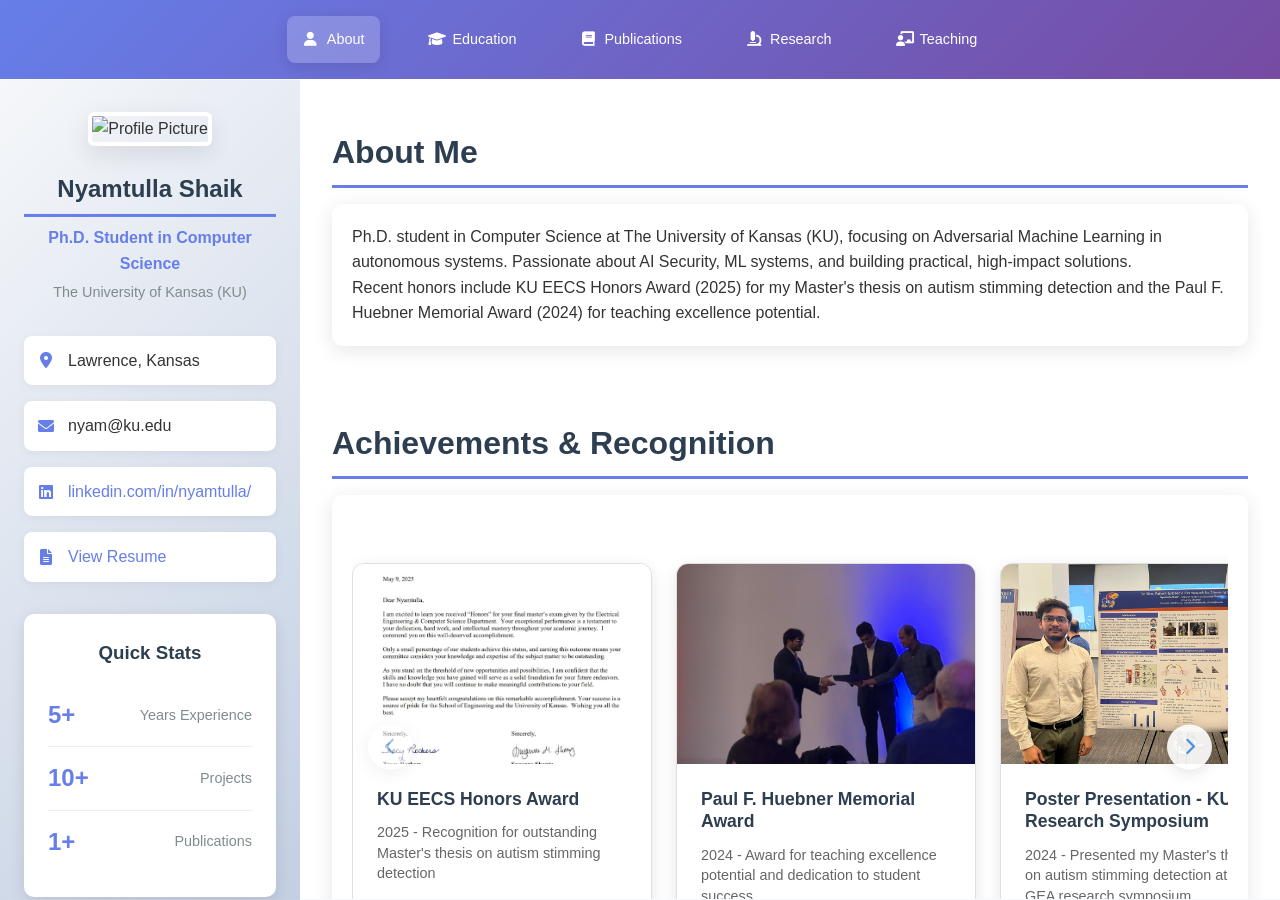
==== index.html @ df0533ef "Add ESORICS 2026 accepted paper to Publications section Adds "Benchmarking the Benchmarks: Evaluatin" ====
<!DOCTYPE html>
<html lang="en">
<head>
    <meta charset="UTF-8">
    <meta name="viewport" content="width=device-width, initial-scale=0.75, minimum-scale=0.25, maximum-scale=5.0, user-scalable=yes">
    <title>Your Name - Portfolio</title>
    <link rel="stylesheet" href="styles.css">
    <link href="https://cdnjs.cloudflare.com/ajax/libs/font-awesome/6.0.0/css/all.min.css" rel="stylesheet">
</head>
<body>
    <div class="container">
        <!-- Top Navigation Panel -->
        <nav class="top-panel">
            <ul class="nav-menu">
                <li><a href="#about" class="nav-link active" data-section="about">
                    <i class="fas fa-user"></i> About
                </a></li>
                <li><a href="#education" class="nav-link" data-section="education">
                    <i class="fas fa-graduation-cap"></i> Education
                </a></li>
                <li><a href="#publications" class="nav-link" data-section="publications">
                    <i class="fas fa-book"></i> Publications
                </a></li>
                <li><a href="#research" class="nav-link" data-section="research">
                    <i class="fas fa-microscope"></i> Research
                </a></li>
                <li><a href="#teaching" class="nav-link" data-section="teaching">
                    <i class="fas fa-chalkboard-teacher"></i> Teaching
                </a></li>
            </ul>
        </nav>

        <!-- Left Profile Panel -->
        <aside class="left-panel">
            <div class="profile-section">
                <div class="profile-image">
                    <img src="Files/Nyam_Prof_Pic.jpg" alt="Profile Picture" id="profile-img">
                </div>
                <h2>Nyamtulla Shaik</h2>
                <p class="title">Ph.D. Student in Computer Science</p>
                <p class="university">The University of Kansas (KU)</p>
            </div>

            <div class="info-section">
                <div class="info-item">
                    <i class="fas fa-map-marker-alt"></i>
                    <span>Lawrence, Kansas</span>
                </div>
                <div class="info-item">
                    <i class="fas fa-envelope"></i>
                    <span>nyam@ku.edu</span>
                </div>
                <div class="info-item">
                    <i class="fab fa-linkedin"></i>
                    <a href="https://linkedin.com/in/nyamtulla/" target="_blank">linkedin.com/in/nyamtulla/</a>
                </div>
                <div class="info-item">
                    <i class="fas fa-file-alt"></i>
                    <a href="Files/Master_Resume_Nyam.pdf" target="_blank" rel="noopener">View Resume</a>
                </div>
            </div>

            <div class="quick-stats">
                <h3>Quick Stats</h3>
                <div class="stat-item">
                    <span class="stat-number">5+</span>
                    <span class="stat-label">Years Experience</span>
                </div>
                <div class="stat-item">
                    <span class="stat-number">10+</span>
                    <span class="stat-label">Projects</span>
                </div>
                <div class="stat-item">
                    <span class="stat-number">1+</span>
                    <span class="stat-label">Publications</span>
                </div>
            </div>
        </aside>

        <!-- Center Content Panel -->
        <main class="center-panel">
            <!-- About Section (now first) -->
            <section id="about" class="content-section">
                <h2>About Me</h2>
                <div class="content-card">
                    <p>Ph.D. student in Computer Science at The University of Kansas (KU), focusing on Adversarial Machine Learning in autonomous systems. Passionate about AI Security, ML systems, and building practical, high-impact solutions.</p>
                    <p>Recent honors include KU EECS Honors Award (2025) for my Master's thesis on autism stimming detection and the Paul F. Huebner Memorial Award (2024) for teaching excellence potential.</p>
                </div>
            </section>

            <!-- Achievements Gallery Section -->
            <section id="achievements" class="content-section">
                <h2>Achievements & Recognition</h2>
                <div class="content-card">
                    <div class="gallery-container">
                        <div class="gallery-scroll">
                            <div class="gallery-item">
                                <div class="gallery-image">
                                    <img src="Files/KU_MS_Honers.jpg" alt="KU EECS Honors Award">
                                </div>
                                <div class="gallery-content">
                                    <h3>KU EECS Honors Award</h3>
                                    <p>2025 - Recognition for outstanding Master's thesis on autism stimming detection</p>
                                </div>
                            </div>
                            
                            <div class="gallery-item">
                                <div class="gallery-image">
                                    <img src="Files/GTA_Award.jpg" alt="Paul F. Huebner Memorial Award">
                                </div>
                                <div class="gallery-content">
                                    <h3>Paul F. Huebner Memorial Award</h3>
                                    <p>2024 - Award for teaching excellence potential and dedication to student success</p>
                                </div>
                            </div>
                            
                            <div class="gallery-item">
                                <div class="gallery-image">
                                    <img src="Files/Poster presentation GEA ku.jpg" alt="Poster Presentation">
                                </div>
                                <div class="gallery-content">
                                    <h3>Poster Presentation - KU GEA Research Symposium</h3>
                                    <p>2024 - Presented my Master's thesis on autism stimming detection at KU GEA research symposium</p>
                                </div>
                            </div>
                            
                            <div class="gallery-item">
                                <div class="gallery-image">
                                    <img src="Files/Thesis Defence.jpg" alt="Master's Thesis Defense">
                                </div>
                                <div class="gallery-content">
                                    <h3>Master's Thesis Defense</h3>
                                    <p>Successfully defended thesis on autism stimming detection with 93.93% accuracy</p>
                                </div>
                            </div>
                            
                            <div class="gallery-item">
                                <div class="gallery-image">
                                    <img src="Files/ACM_volunteer.JPG" alt="ACM CCS 2024 Volunteer">
                                </div>
                                <div class="gallery-content">
                                    <h3>ACM CCS 2024 Volunteer</h3>
                                    <p>Volunteered at the prestigious ACM Conference on Computer and Communications Security 2024</p>
                                </div>
                            </div>
                        </div>
                        
                        <div class="gallery-controls">
                            <button class="scroll-btn prev-btn" id="prevBtn">
                                <i class="fas fa-chevron-left"></i>
                            </button>
                            <button class="scroll-btn next-btn" id="nextBtn">
                                <i class="fas fa-chevron-right"></i>
                            </button>
                        </div>
                    </div>
                </div>
            </section>

            <!-- Education Section -->
            <section id="education" class="content-section">
                <h2>Education</h2>
                <div class="content-card">
                    <div class="education-item">
                        <h3>Doctor of Philosophy (PhD) in Computer Science</h3>
                        <p class="institution">The University of Kansas (KU), Lawrence, KS, USA • GPA: 4.0</p>
                        <p class="duration">Expected May 2027</p>
                        <p>Research Focus: Adversarial Machine Learning in Autonomous Systems</p>
                    </div>
                    <div class="education-item">
                        <h3>Master of Science (MS) in Computer Science</h3>
                        <p class="institution">The University of Kansas (KU), Lawrence, KS, USA • GPA: 3.9</p>
                        <p class="duration">May 2025</p>
                        <p>Graduated with Honors. Specialized coursework: Machine Learning, Computer Vision, Cybersecurity</p>
                    </div>
                    <div class="education-item">
                        <h3>Bachelor of Technology (BTech) in CSE</h3>
                        <p class="institution">Jawaharlal Nehru Technological University (JNTU), Kakinada, India • GPA: 3.4</p>
                        <p class="duration">Sep 2020</p>
                        <p>Focus: Software Development, Programming Languages, Operating Systems</p>
                    </div>
                </div>
            </section>

            <!-- Publications Section -->
            <section id="publications" class="content-section">
                <h2>Publications</h2>
                <div class="content-card">
                    <div class="publication-item">
                        <h3>Benchmarking the Benchmarks: Evaluating Automated Safety Benchmarks for Small Language Models</h3>
                        <p class="authors">Nyamtulla Shaik, Fengjun Li, Bo Luo</p>
                        <p class="venue">ESORICS 2026 (Accepted)</p>
                        <p>Large-scale assessment of five widely used AI safety benchmark pipelines across 26 open-source small language models, showing that ambiguous judgments dominate and that aggregate benchmark leaderboards are mathematically brittle under reasonable ambiguity treatments.</p>
                        <p><a href="Files/ESORICS_CR_2.pdf" target="_blank" rel="noopener">View Paper (PDF)</a></p>
                    </div>
                    <div class="publication-item">
                        <h3>Master’s Thesis – Action Recognition for Autism Support</h3>
                        <p class="authors">Nyamtulla Shaik</p>
                        <p class="venue">KU EECS Honors Award, 2025</p>
                        <p>Developed a custom 1D-CNN to detect harmful stimming behaviors (head banging, arm flapping) in autistic children from video, achieving 93.93% accuracy.</p>
                    </div>
                </div>
            </section>

            <!-- Research Section -->
            <section id="research" class="content-section">
                <h2>Research & Experience Highlights</h2>
                <div class="content-card">
                    <div class="research-grid">
                        <div class="research-item">
                            <h3>PhD Research – Adversarial ML & AI Security</h3>
                            <p>Researching adversarial ML/AI security vulnerabilities and machine unlearning methods for deep learning models.</p>
                        </div>
                        <div class="research-item">
                            <h3>Data Science Research Assistant (KSDS)</h3>
                            <p>Built mobile/web app for Kansas cost-of-living analytics; used OCR to extract receipt items and structure data for dashboards.</p>
                        </div>
                        <div class="research-item">
                            <h3>Graduate Teaching Assistant (KU)</h3>
                            <p>Supported Computer Vision, Software Engineering, Programming II, and Unit Operations Lab for 170+ students; improved outcomes 15–20%.</p>
                        </div>
                        <div class="research-item">
                            <h3>Data Analyst Intern, Starlight Theatre</h3>
                            <p>Kansas City, MO • Apr 2023 – Jul 2023<br>
                            Managed end-to-end data-driven projects, impacting decision-making for 5+ departments. Designed dynamic dashboards, improving access to strategic insights by 40% and reporting efficiency by 30%. Delivered tailored data solutions, reducing manual analysis workload by 25%.</p>
                        </div>
                        <div class="research-item">
                            <h3>Data Analyst, Infosys Ltd</h3>
                            <p>India • Nov 2020 – Jul 2022<br>
                            Developed 5+ interactive dashboards/reports using TIBCO Spotfire and Power BI, reducing reporting time by 35%. Automated ETL workflows with Alteryx, processing 100,000+ records and reducing prep time by 40%.</p>
                        </div>
                    </div>
                </div>
            </section>

            <!-- Teaching Experience Section -->
            <section id="teaching" class="content-section">
                <h2>Teaching Experience</h2>
                <div class="content-card">
                    <div class="teaching-grid">
                        <div class="teaching-card">
                            <h3>EECS 268: Programming II</h3>
                            <p>Reinforced core OOP concepts, debugging strategies, and data structures through hands-on lab support.</p>
                            <p><a href="/268/">Lab Activities</a></p>
                        </div>
                        <div class="teaching-card">
                            <h3>EECS 841 Computer Vision</h3>
                            <p>Guided image processing and deep learning labs, troubleshooting models and helping teams meet project milestones.</p>
                        </div>
                        <div class="teaching-card">
                            <h3>EECS 348: Software Engineering</h3>
                            <p>Supported agile projects, code reviews, and testing practices to improve deliverable quality and team collaboration.</p>
                        </div>
                        <div class="teaching-card">
                            <h3>CPE 626: Unit Operations Lab</h3>
                            <p>Assisted experimental labs, graded reports, and ensured safe, accurate execution of lab procedures.</p>
                        </div>
                    </div>
                </div>
            </section>

        </main>

    </div>

    <script src="script.js"></script>
</body>
</html>
---- styles.css ----
/* Reset and Base Styles */
* {
    margin: 0;
    padding: 0;
    box-sizing: border-box;
}

body {
    font-family: 'Segoe UI', Tahoma, Geneva, Verdana, sans-serif;
    line-height: 1.6;
    color: #333;
    background-color: #f8f9fa;
    overflow-x: auto;
    width: 100%;
    min-width: 0;
}

/* Container Layout */
.container {
    display: grid;
    grid-template-rows: auto 1fr;
    grid-template-columns: 300px 1fr;
    min-height: 100vh;
    gap: 0;
    width: 100%;
    overflow-x: auto;
}

/* Top Navigation Panel */
.top-panel {
    background: linear-gradient(135deg, #667eea 0%, #764ba2 100%);
    color: white;
    padding: 1rem 2rem;
    grid-column: 1 / -1;
    position: sticky;
    top: 0;
    z-index: 100;
}

/* Left Profile Panel */
.left-panel {
    background: linear-gradient(135deg, #f5f7fa 0%, #c3cfe2 100%);
    padding: 2rem 1.5rem;
    position: sticky;
    top: 80px;
    height: calc(100vh - 80px);
    overflow-y: auto;
}

.nav-menu {
    list-style: none;
    display: flex;
    gap: 2rem;
    justify-content: center;
    flex-wrap: wrap;
}

.nav-menu li {
    margin-bottom: 0;
}

.nav-link {
    display: flex;
    align-items: center;
    padding: 0.75rem 1rem;
    color: white;
    text-decoration: none;
    border-radius: 8px;
    transition: all 0.3s ease;
    font-weight: 500;
    font-size: 0.9rem;
}

.nav-link:hover {
    background-color: rgba(255, 255, 255, 0.1);
    transform: translateY(-2px);
}

.nav-link.active {
    background-color: rgba(255, 255, 255, 0.2);
    box-shadow: 0 4px 15px rgba(0, 0, 0, 0.1);
}

.nav-link i {
    margin-right: 0.5rem;
    width: 16px;
    text-align: center;
    font-size: 0.9rem;
}

/* Center Content Panel */
.center-panel {
    background: white;
    padding: 2rem;
    overflow-y: auto;
    height: calc(100vh - 80px);
    scroll-behavior: smooth;
}

.content-section {
    display: block;
    margin-bottom: 1.5rem;
    padding: 1rem 0;
}


@keyframes fadeIn {
    from { opacity: 0; transform: translateY(20px); }
    to { opacity: 1; transform: translateY(0); }
}

.hero {
    text-align: center;
    padding: 3rem 0;
    background: linear-gradient(135deg, #f5f7fa 0%, #c3cfe2 100%);
    border-radius: 15px;
    margin-bottom: 2rem;
    scroll-margin-top: 2rem;
}

.hero h1 {
    font-size: 3rem;
    margin-bottom: 1rem;
    color: #2c3e50;
}

.subtitle {
    font-size: 1.2rem;
    color: #7f8c8d;
    margin-bottom: 2rem;
}

/* Simple Timeline with Line */
.timeline-container {
    position: relative;
    display: flex;
    justify-content: space-between;
    align-items: flex-start;
    padding: 2rem 0;
    margin: 1rem 0;
}

.timeline-line {
    position: absolute;
    top: 50%;
    left: 0;
    right: 0;
    height: 2px;
    background: #667eea;
    transform: translateY(-50%);
    z-index: 1;
}

.timeline-item {
    position: relative;
    display: flex;
    flex-direction: column;
    align-items: center;
    z-index: 2;
    flex: 1;
    min-height: 80px;
}

.timeline-marker {
    position: absolute;
    top: 50%;
    left: 50%;
    width: 12px;
    height: 12px;
    background: #667eea;
    border-radius: 50%;
    border: 2px solid white;
    transform: translate(-50%, -50%);
    z-index: 3;
    box-shadow: 0 0 0 2px #667eea;
}

/* Year labels positioned above the line, no callout lines */
.timeline-label {
    position: absolute;
    top: 50%;
    left: 50%;
    transform: translate(-50%, -50%);
    font-size: 0.8rem;
    font-weight: 600;
    color: #667eea;
    margin-top: -1.5rem;
    white-space: nowrap;
    background: white;
    padding: 0.2rem 0.5rem;
    border-radius: 4px;
    box-shadow: 0 2px 4px rgba(0,0,0,0.1);
}

/* Content positioned at the end of callout lines, alternating up/down */
.timeline-item:nth-child(odd) .timeline-content {
    position: absolute;
    top: 50%;
    left: 50%;
    transform: translate(-50%, -50%);
    margin-top: 1.5rem;
    margin-left: 1.5rem;
    background: white;
    padding: 0.3rem 0.6rem;
    border-radius: 4px;
    box-shadow: 0 2px 4px rgba(0,0,0,0.1);
}

.timeline-item:nth-child(even) .timeline-content {
    position: absolute;
    top: 50%;
    left: 50%;
    transform: translate(-50%, -50%);
    margin-top: -1.5rem;
    margin-left: 1.5rem;
    background: white;
    padding: 0.3rem 0.6rem;
    border-radius: 4px;
    box-shadow: 0 2px 4px rgba(0,0,0,0.1);
}

.timeline-content h3 {
    font-size: 0.9rem;
    color: #2c3e50;
    margin: 0;
    text-align: center;
    font-weight: 500;
    white-space: nowrap;
}

/* Vertical callout lines extending to content labels */
.timeline-item:nth-child(odd)::after {
    content: '';
    position: absolute;
    top: 50%;
    left: 50%;
    width: 1px;
    height: 20px;
    background: #667eea;
    transform: translate(-50%, -50%);
    z-index: 2;
    margin-top: 1.5rem;
    margin-left: 0.5rem;
}

.timeline-item:nth-child(even)::after {
    content: '';
    position: absolute;
    top: 50%;
    left: 50%;
    width: 1px;
    height: 20px;
    background: #667eea;
    transform: translate(-50%, -50%);
    z-index: 2;
    margin-top: -1.5rem;
    margin-left: 0.5rem;
}

/* Responsive */
@media (max-width: 768px) {
    .timeline-container {
        flex-direction: column;
        gap: 2rem;
        padding: 2rem 0;
    }
    
    .timeline-line {
        display: none;
    }
    
    .timeline-item {
        flex-direction: row;
        align-items: center;
        gap: 1rem;
        min-height: auto;
        position: relative;
    }
    
    .timeline-marker {
        position: static;
        transform: none;
        margin-right: 1rem;
    }
    
    .timeline-label {
        position: static;
        transform: none;
        margin: 0;
        margin-right: 1rem;
    }
    
    .timeline-content {
        position: static;
        transform: none;
        margin: 0;
    }
    
    .timeline-content h3 {
        text-align: left;
        white-space: normal;
    }
}

.hero-buttons {
    display: flex;
    gap: 1rem;
    justify-content: center;
    flex-wrap: wrap;
    margin-top: 2rem;
}

.btn {
    padding: 0.75rem 2rem;
    border: none;
    border-radius: 25px;
    text-decoration: none;
    font-weight: 600;
    transition: all 0.3s ease;
    display: inline-block;
}

.btn-primary {
    background: linear-gradient(135deg, #667eea 0%, #764ba2 100%);
    color: white;
}

.btn-primary:hover {
    transform: translateY(-2px);
    box-shadow: 0 8px 25px rgba(102, 126, 234, 0.3);
}

.btn-secondary {
    background: transparent;
    color: #667eea;
    border: 2px solid #667eea;
}

.btn-secondary:hover {
    background: #667eea;
    color: white;
}

.content-card {
    background: white;
    padding: 1.25rem;
    border-radius: 10px;
    box-shadow: 0 4px 20px rgba(0, 0, 0, 0.1);
    margin-bottom: 1rem;
}

h2 {
    color: #2c3e50;
    margin-bottom: 1rem;
    font-size: 2rem;
    border-bottom: 3px solid #667eea;
    padding-bottom: 0.4rem;
    scroll-margin-top: 2rem;
}

/* Education Styles */
.education-item {
    margin-bottom: 2rem;
    padding: 1.5rem;
    background: #f8f9fa;
    border-radius: 8px;
    border-left: none;
}

.education-item h3 {
    color: #2c3e50;
    margin-bottom: 0.5rem;
}

.institution {
    font-weight: 600;
    color: #667eea;
    margin-bottom: 0.25rem;
}

.duration {
    color: #7f8c8d;
    font-style: italic;
}

/* Publications Styles */
.publication-item {
    margin-bottom: 2rem;
    padding: 1.5rem;
    background: #f8f9fa;
    border-radius: 8px;
    border-left: none;
}

.publication-item h3 {
    color: #2c3e50;
    margin-bottom: 0.5rem;
}

.authors {
    color: #667eea;
    font-weight: 600;
    margin-bottom: 0.25rem;
}

.venue {
    color: #7f8c8d;
    margin-bottom: 0.25rem;
}

.acceptance-rate {
    color: #27ae60;
    font-weight: 600;
}

/* Research Styles */
.research-grid {
    display: grid;
    grid-template-columns: repeat(auto-fit, minmax(300px, 1fr));
    gap: 1.5rem;
}

.research-item {
    padding: 1.5rem;
    background: #f8f9fa;
    border-radius: 8px;
    border-left: none;
}

.research-item h3 {
    color: #2c3e50;
    margin-bottom: 1rem;
}

/* Teaching Styles */
.teaching-overview {
    margin-bottom: 1.5rem;
}

.teaching-overview p {
    margin-bottom: 0.75rem;
    color: #555;
}

.teaching-grid {
    display: grid;
    grid-template-columns: repeat(auto-fit, minmax(220px, 1fr));
    gap: 1rem;
}

.teaching-card {
    padding: 1.25rem;
    background: #f8f9fa;
    border-radius: 8px;
    border-left: none;
    box-shadow: 0 2px 8px rgba(0, 0, 0, 0.06);
}

.teaching-card h3 {
    color: #2c3e50;
    margin-bottom: 0.6rem;
    font-size: 1.05rem;
}

.teaching-card p {
    color: #666;
    font-size: 0.95rem;
}

/* Contact Styles */
.contact-info {
    display: flex;
    flex-direction: column;
    gap: 1rem;
}

.contact-info p {
    display: flex;
    align-items: center;
    gap: 0.75rem;
    font-size: 1.1rem;
}

.contact-info i {
    color: #667eea;
    width: 20px;
}

.contact-info a {
    color: #667eea;
    text-decoration: none;
}

.contact-info a:hover {
    text-decoration: underline;
}

/* Right Personal Info Panel */
.right-panel {
    background: linear-gradient(135deg, #f5f7fa 0%, #c3cfe2 100%);
    padding: 2rem 1.5rem;
    position: sticky;
    top: 0;
    height: 100vh;
    overflow-y: auto;
}

.profile-section {
    text-align: center;
    margin-bottom: 2rem;
}

.profile-image {
    margin-bottom: 1.5rem;
}

.profile-image img {
    width: 150px;
    height: 200px;
    border-radius: 6px;
    object-fit: cover;
    border: 4px solid white;
    box-shadow: 0 8px 25px rgba(0, 0, 0, 0.1);
}

.profile-section h2 {
    color: #2c3e50;
    margin-bottom: 0.5rem;
    font-size: 1.5rem;
}

.title {
    color: #667eea;
    font-weight: 600;
    margin-bottom: 0.25rem;
}

.university {
    color: #7f8c8d;
    font-size: 0.9rem;
}

.info-section {
    margin-bottom: 2rem;
}

.info-item {
    display: flex;
    align-items: center;
    margin-bottom: 1rem;
    padding: 0.75rem;
    background: white;
    border-radius: 8px;
    box-shadow: 0 2px 10px rgba(0, 0, 0, 0.05);
}

.info-item i {
    color: #667eea;
    margin-right: 0.75rem;
    width: 20px;
    text-align: center;
}

.info-item a {
    color: #667eea;
    text-decoration: none;
}

.info-item a:hover {
    text-decoration: underline;
}

.quick-stats {
    background: white;
    padding: 1.5rem;
    border-radius: 10px;
    box-shadow: 0 4px 15px rgba(0, 0, 0, 0.1);
}

.quick-stats h3 {
    color: #2c3e50;
    margin-bottom: 1rem;
    text-align: center;
}

.stat-item {
    display: flex;
    justify-content: space-between;
    align-items: center;
    padding: 0.75rem 0;
    border-bottom: 1px solid #ecf0f1;
}

.stat-item:last-child {
    border-bottom: none;
}

.stat-number {
    font-size: 1.5rem;
    font-weight: bold;
    color: #667eea;
}

.stat-label {
    color: #7f8c8d;
    font-size: 0.9rem;
}

/* Responsive Design */
@media (max-width: 1200px) {
    .container {
        grid-template-columns: 250px 1fr;
    }
}

@media (max-width: 768px) {
    .container {
        grid-template-columns: 1fr;
        grid-template-rows: auto auto 1fr;
        min-height: 100vh;
        width: 100%;
        overflow-x: auto;
        gap: 0;
    }

    .left-panel {
        height: auto;
        position: static;
        padding: 1.5rem 1rem;
        width: 70%;
        max-width: 70%;
        background: linear-gradient(135deg, #f5f7fa 0%, #c3cfe2 100%);
        border-radius: 12px;
        margin: 0 auto;
    }

    /* Enhanced mobile navigation */
    .top-panel {
        padding: 0.75rem 1rem;
        position: sticky;
        top: 0;
        z-index: 1000;
        backdrop-filter: blur(10px);
        background: rgba(102, 126, 234, 0.95);
    }

    .nav-menu {
        flex-direction: row;
        flex-wrap: nowrap;
        overflow-x: auto;
        gap: 0.5rem;
        justify-content: flex-start;
        -webkit-overflow-scrolling: touch;
        padding: 0.5rem 1rem;
        margin: 0 -1rem;
    }
    
    .nav-menu::-webkit-scrollbar {
        display: none;
    }
    
    .nav-menu {
        -ms-overflow-style: none;
        scrollbar-width: none;
    }

    .nav-menu li { 
        flex: 0 0 auto; 
        min-width: fit-content;
    }

    .nav-link {
        padding: 0.75rem 1rem;
        font-size: 0.85rem;
        white-space: nowrap;
        border-radius: 25px;
        background: rgba(255, 255, 255, 0.1);
        transition: all 0.3s ease;
        min-height: 44px;
        display: flex;
        align-items: center;
        justify-content: center;
        text-decoration: none;
        color: white;
        font-weight: 500;
    }

    .nav-link:hover,
    .nav-link.active {
        background: rgba(255, 255, 255, 0.2);
        transform: translateY(-2px);
        box-shadow: 0 4px 12px rgba(0, 0, 0, 0.15);
    }

    .nav-link i {
        margin-right: 0.5rem;
        font-size: 0.9rem;
    }


    .center-panel {
        height: auto;
        padding: 1rem 0.75rem;
        width: 100%;
        overflow-x: auto;
    }

    /* Mobile profile section improvements */
    .profile-section {
        text-align: center;
        padding: 1rem 0;
    }

    .profile-image {
        width: 120px;
        height: 120px;
        margin: 0 auto 1rem;
        border-radius: 12px;
        overflow: hidden;
        box-shadow: 0 8px 25px rgba(0, 0, 0, 0.15);
    }

    .profile-image img {
        width: 100%;
        height: 100%;
        object-fit: cover;
    }

    .profile-section h2 {
        font-size: 1.5rem;
        margin-bottom: 0.5rem;
        color: #2c3e50;
    }

    .profile-section .title {
        font-size: 1rem;
        color: #666;
        margin-bottom: 0.25rem;
    }

    .profile-section .university {
        font-size: 0.9rem;
        color: #888;
    }

    /* Mobile info section */
    .info-section {
        margin: 1.5rem 0;
    }

    .info-item {
        padding: 0.75rem 0;
        border-bottom: 1px solid rgba(0, 0, 0, 0.1);
        display: flex;
        align-items: center;
        gap: 0.75rem;
    }

    .info-item:last-child {
        border-bottom: none;
    }

    .info-item i {
        width: 20px;
        color: #666;
        font-size: 1rem;
    }

    .info-item span,
    .info-item a {
        font-size: 0.9rem;
        color: #555;
        text-decoration: none;
    }

    .info-item a:hover {
        color: #333;
    }

    /* Mobile quick stats */
    .quick-stats {
        margin-top: 1.5rem;
        padding: 1rem;
        background: rgba(255, 255, 255, 0.5);
        border-radius: 12px;
    }

    .quick-stats h3 {
        font-size: 1.1rem;
        margin-bottom: 1rem;
        text-align: left;
        color: #2c3e50;
    }

    .stat-item {
        display: flex;
        align-items: center;
        gap: 0.25rem;
        padding: 0.5rem 0;
        border-bottom: 1px solid rgba(0, 0, 0, 0.1);
    }

    .stat-item:last-child {
        border-bottom: none;
    }

    .stat-number {
        font-size: 1.2rem;
        font-weight: bold;
        color: #333;
        margin-right: 0;
    }

    .stat-label {
        font-size: 0.9rem;
        color: #666;
        margin-left: 0;
    }

    .hero h1 {
        font-size: 2rem;
    }

    .hero-buttons {
        flex-direction: column;
        align-items: center;
    }

    .research-grid {
        grid-template-columns: 1fr;
    }
}

@media (max-width: 480px) {
    .nav-menu { flex-direction: row; }

    .hero {
        padding: 2rem 1rem;
    }
    
    /* Enhanced mobile content cards */
    .content-card {
        padding: 1.25rem;
        margin: 0.75rem 0;
        border-radius: 16px;
        box-shadow: 0 4px 20px rgba(0, 0, 0, 0.08);
        background: white;
        border: 1px solid rgba(0, 0, 0, 0.05);
    }
    
    .content-section h2 {
        font-size: 1.5rem;
        margin-bottom: 1rem;
        color: #2c3e50;
        text-align: center;
    }
    
    .content-section p {
        font-size: 0.95rem;
        line-height: 1.6;
        color: #555;
        margin-bottom: 1rem;
    }
    
    /* Mobile research items */
    .research-item {
        padding: 1rem;
        margin: 0.75rem 0;
        background: #f8f9fa;
        border-radius: 12px;
        border-left: none;
    }
    
    .research-item h3 {
        font-size: 1.1rem;
        margin-bottom: 0.5rem;
        color: #2c3e50;
    }
    
    .research-item p {
        font-size: 0.9rem;
        line-height: 1.5;
        color: #666;
    }
    
    /* Mobile education items */
    .education-item {
        padding: 1rem;
        margin: 0.75rem 0;
        background: #f8f9fa;
        border-radius: 12px;
        border-left: none;
    }
    
    .education-item h3 {
        font-size: 1.1rem;
        margin-bottom: 0.5rem;
        color: #2c3e50;
    }
    
    .education-item .institution {
        font-size: 0.9rem;
        color: #666;
        font-weight: 500;
        margin-bottom: 0.25rem;
    }
    
    .education-item .duration {
        font-size: 0.85rem;
        color: #666;
        margin-bottom: 0.5rem;
    }
    
    .education-item p {
        font-size: 0.9rem;
        line-height: 1.5;
        color: #555;
    }
    
    /* Mobile publication items */
    .publication-item {
        padding: 1rem;
        margin: 0.75rem 0;
        background: #f8f9fa;
        border-radius: 12px;
        border-left: none;
    }
    
    .publication-item h3 {
        font-size: 1.1rem;
        margin-bottom: 0.5rem;
        color: #2c3e50;
    }
    
    .publication-item .authors {
        font-size: 0.9rem;
        color: #666;
        font-weight: 500;
        margin-bottom: 0.25rem;
    }
    
    .publication-item .venue {
        font-size: 0.85rem;
        color: #666;
        margin-bottom: 0.5rem;
    }
    
    .publication-item p {
        font-size: 0.9rem;
        line-height: 1.5;
        color: #555;
    }
    
    /* Prevent any element from causing horizontal scroll */
    * {
        box-sizing: border-box;
    }
    
    .container {
        width: 100%;
        overflow-x: auto;
    }
    
    .center-panel {
        width: 100%;
        padding: 0.5rem;
        overflow-x: auto;
    }
    
    .content-card {
        width: 100%;
        max-width: 100%;
        word-wrap: break-word;
        overflow-wrap: break-word;
    }
}

/* Gallery Styles */
.gallery-container {
    position: relative;
    width: 100%;
    overflow: hidden;
    margin: 2rem 0;
}

.gallery-scroll {
    display: flex;
    gap: 1.5rem;
    overflow-x: auto;
    scroll-behavior: smooth;
    padding: 1rem 0;
    scrollbar-width: thin;
    scrollbar-color: #4a90e2 #f0f0f0;
}

.gallery-scroll::-webkit-scrollbar {
    height: 8px;
}

.gallery-scroll::-webkit-scrollbar-track {
    background: #f0f0f0;
    border-radius: 4px;
}

.gallery-scroll::-webkit-scrollbar-thumb {
    background: #4a90e2;
    border-radius: 4px;
}

.gallery-scroll::-webkit-scrollbar-thumb:hover {
    background: #357abd;
}

.gallery-item {
    flex: 0 0 300px;
    background: white;
    border-radius: 12px;
    box-shadow: 0 4px 15px rgba(0, 0, 0, 0.1);
    overflow: hidden;
    transition: transform 0.3s ease, box-shadow 0.3s ease;
    border: 1px solid #e0e0e0;
}

.gallery-item:hover {
    transform: translateY(-5px);
    box-shadow: 0 8px 25px rgba(0, 0, 0, 0.15);
}

.gallery-image {
    width: 100%;
    height: 200px;
    overflow: hidden;
    position: relative;
}

.gallery-image img {
    width: 100%;
    height: 100%;
    object-fit: cover;
    transition: transform 0.3s ease;
}

.gallery-item:hover .gallery-image img {
    transform: scale(1.05);
}

.gallery-content {
    padding: 1.5rem;
}

.gallery-content h3 {
    margin: 0 0 0.75rem 0;
    font-size: 1.1rem;
    font-weight: 600;
    color: #2c3e50;
    line-height: 1.3;
}

.gallery-content p {
    margin: 0;
    font-size: 0.9rem;
    color: #666;
    line-height: 1.4;
}

.gallery-controls {
    position: absolute;
    top: 50%;
    transform: translateY(-50%);
    width: 100%;
    display: flex;
    justify-content: space-between;
    pointer-events: none;
    z-index: 10;
}

.scroll-btn {
    background: rgba(255, 255, 255, 0.9);
    border: none;
    border-radius: 50%;
    width: 45px;
    height: 45px;
    display: flex;
    align-items: center;
    justify-content: center;
    cursor: pointer;
    transition: all 0.3s ease;
    box-shadow: 0 4px 15px rgba(0, 0, 0, 0.1);
    pointer-events: all;
    color: #4a90e2;
    font-size: 1.1rem;
}

.scroll-btn:hover {
    background: #4a90e2;
    color: white;
    transform: scale(1.1);
}

.scroll-btn:active {
    transform: scale(0.95);
}

.prev-btn {
    margin-left: 1rem;
}

.next-btn {
    margin-right: 1rem;
}

/* Enhanced mobile gallery */
@media (max-width: 768px) {
    .gallery-controls {
        display: none;
    }
    
    .gallery-item {
        flex: 0 0 280px;
        margin: 0 0.5rem;
    }
    
    .gallery-scroll {
        gap: 1rem;
        padding: 1rem 0.5rem;
        -webkit-overflow-scrolling: touch;
        scroll-snap-type: x mandatory;
    }
    
    .gallery-item {
        scroll-snap-align: start;
    }
    
    .gallery-image {
        height: 180px;
    }
    
    .gallery-content {
        padding: 1.25rem;
    }
    
    .gallery-content h3 {
        font-size: 1.1rem;
        margin-bottom: 0.75rem;
    }
    
    .gallery-content p {
        font-size: 0.9rem;
        line-height: 1.4;
    }
}

@media (max-width: 480px) {
    .gallery-item {
        flex: 0 0 260px;
        margin: 0 0.25rem;
    }
    
    .gallery-scroll {
        gap: 0.75rem;
        padding: 0.75rem 0.25rem;
    }
    
    .gallery-image {
        height: 160px;
    }
    
    .gallery-content {
        padding: 1rem;
    }
    
    .gallery-content h3 {
        font-size: 1rem;
        margin-bottom: 0.5rem;
    }
    
    .gallery-content p {
        font-size: 0.85rem;
        line-height: 1.3;
    }
    
    /* Enhanced touch scrolling for mobile */
    .gallery-scroll {
        scroll-behavior: smooth;
        -webkit-overflow-scrolling: touch;
        scroll-snap-type: x mandatory;
    }
    
    .gallery-item {
        scroll-snap-align: center;
        transition: transform 0.2s ease;
    }
    
    .gallery-item:active {
        transform: scale(0.98);
    }
}
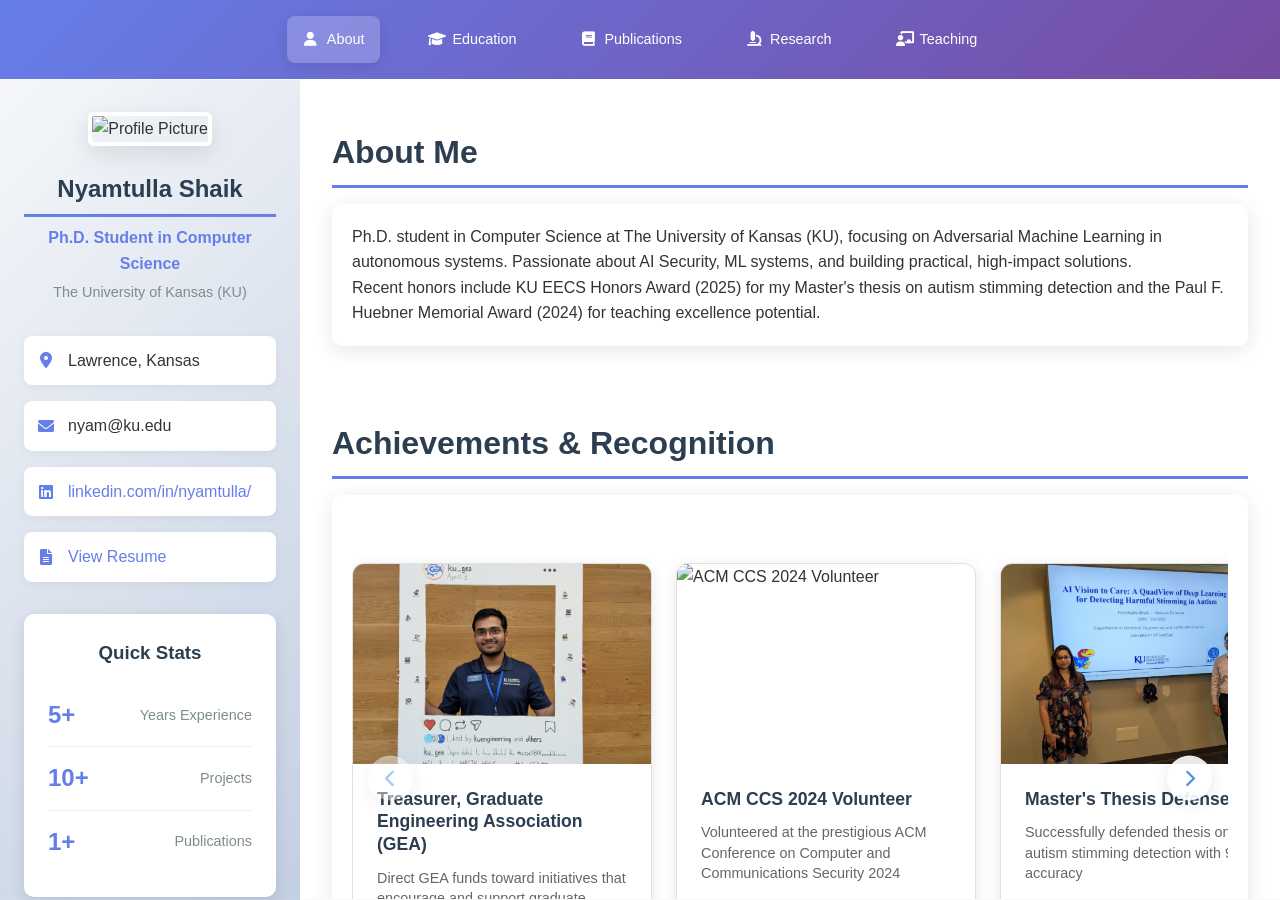
==== commit e630ee1f: "Add GEA achievement card and reorder achievements carousel Adds a Treasurer, Graduate Engineering As" ====
--- a/index.html
+++ b/index.html
@@ -96,51 +96,62 @@
                         <div class="gallery-scroll">
                             <div class="gallery-item">
                                 <div class="gallery-image">
+                                    <img src="Files/GEA2.jpg" alt="Graduate Engineering Association (GEA)">
+                                </div>
+                                <div class="gallery-content">
+                                    <h3>Treasurer, Graduate Engineering Association (GEA)</h3>
+                                    <p>Direct GEA funds toward initiatives that encourage and support graduate student involvement within the KU School of Engineering.</p>
+                                    <p><a href="https://engr.ku.edu/people/nyamtulla-shaik" target="_blank" rel="noopener">View KU Profile</a></p>
+                                </div>
+                            </div>
+
+                            <div class="gallery-item">
+                                <div class="gallery-image">
+                                    <img src="Files/ACM_volunteer.JPG" alt="ACM CCS 2024 Volunteer">
+                                </div>
+                                <div class="gallery-content">
+                                    <h3>ACM CCS 2024 Volunteer</h3>
+                                    <p>Volunteered at the prestigious ACM Conference on Computer and Communications Security 2024</p>
+                                </div>
+                            </div>
+
+                            <div class="gallery-item">
+                                <div class="gallery-image">
+                                    <img src="Files/Thesis Defence.jpg" alt="Master's Thesis Defense">
+                                </div>
+                                <div class="gallery-content">
+                                    <h3>Master's Thesis Defense</h3>
+                                    <p>Successfully defended thesis on autism stimming detection with 93.93% accuracy</p>
+                                </div>
+                            </div>
+
+                            <div class="gallery-item">
+                                <div class="gallery-image">
+                                    <img src="Files/Poster presentation GEA ku.jpg" alt="Poster Presentation">
+                                </div>
+                                <div class="gallery-content">
+                                    <h3>Poster Presentation - KU GEA Research Symposium</h3>
+                                    <p>2024 - Presented my Master's thesis on autism stimming detection at KU GEA research symposium</p>
+                                </div>
+                            </div>
+
+                            <div class="gallery-item">
+                                <div class="gallery-image">
+                                    <img src="Files/GTA_Award.jpg" alt="Paul F. Huebner Memorial Award">
+                                </div>
+                                <div class="gallery-content">
+                                    <h3>Paul F. Huebner Memorial Award</h3>
+                                    <p>2024 - Award for teaching excellence potential and dedication to student success</p>
+                                </div>
+                            </div>
+
+                            <div class="gallery-item">
+                                <div class="gallery-image">
                                     <img src="Files/KU_MS_Honers.jpg" alt="KU EECS Honors Award">
                                 </div>
                                 <div class="gallery-content">
                                     <h3>KU EECS Honors Award</h3>
                                     <p>2025 - Recognition for outstanding Master's thesis on autism stimming detection</p>
-                                </div>
-                            </div>
-                            
-                            <div class="gallery-item">
-                                <div class="gallery-image">
-                                    <img src="Files/GTA_Award.jpg" alt="Paul F. Huebner Memorial Award">
-                                </div>
-                                <div class="gallery-content">
-                                    <h3>Paul F. Huebner Memorial Award</h3>
-                                    <p>2024 - Award for teaching excellence potential and dedication to student success</p>
-                                </div>
-                            </div>
-                            
-                            <div class="gallery-item">
-                                <div class="gallery-image">
-                                    <img src="Files/Poster presentation GEA ku.jpg" alt="Poster Presentation">
-                                </div>
-                                <div class="gallery-content">
-                                    <h3>Poster Presentation - KU GEA Research Symposium</h3>
-                                    <p>2024 - Presented my Master's thesis on autism stimming detection at KU GEA research symposium</p>
-                                </div>
-                            </div>
-                            
-                            <div class="gallery-item">
-                                <div class="gallery-image">
-                                    <img src="Files/Thesis Defence.jpg" alt="Master's Thesis Defense">
-                                </div>
-                                <div class="gallery-content">
-                                    <h3>Master's Thesis Defense</h3>
-                                    <p>Successfully defended thesis on autism stimming detection with 93.93% accuracy</p>
-                                </div>
-                            </div>
-                            
-                            <div class="gallery-item">
-                                <div class="gallery-image">
-                                    <img src="Files/ACM_volunteer.JPG" alt="ACM CCS 2024 Volunteer">
-                                </div>
-                                <div class="gallery-content">
-                                    <h3>ACM CCS 2024 Volunteer</h3>
-                                    <p>Volunteered at the prestigious ACM Conference on Computer and Communications Security 2024</p>
                                 </div>
                             </div>
                         </div>
@@ -198,6 +209,11 @@
                         <p class="authors">Nyamtulla Shaik</p>
                         <p class="venue">KU EECS Honors Award, 2025</p>
                         <p>Developed a custom 1D-CNN to detect harmful stimming behaviors (head banging, arm flapping) in autistic children from video, achieving 93.93% accuracy.</p>
+                        <p>
+                            <a href="Files/Ms_Theis_Stimming_classification_v2_unsigned.pdf" target="_blank" rel="noopener">View Thesis (PDF)</a>
+                            &nbsp;|&nbsp;
+                            <a href="Files/MS_Theisi_Stim_PPT.pdf" target="_blank" rel="noopener">View Presentation (PDF)</a>
+                        </p>
                     </div>
                 </div>
             </section>
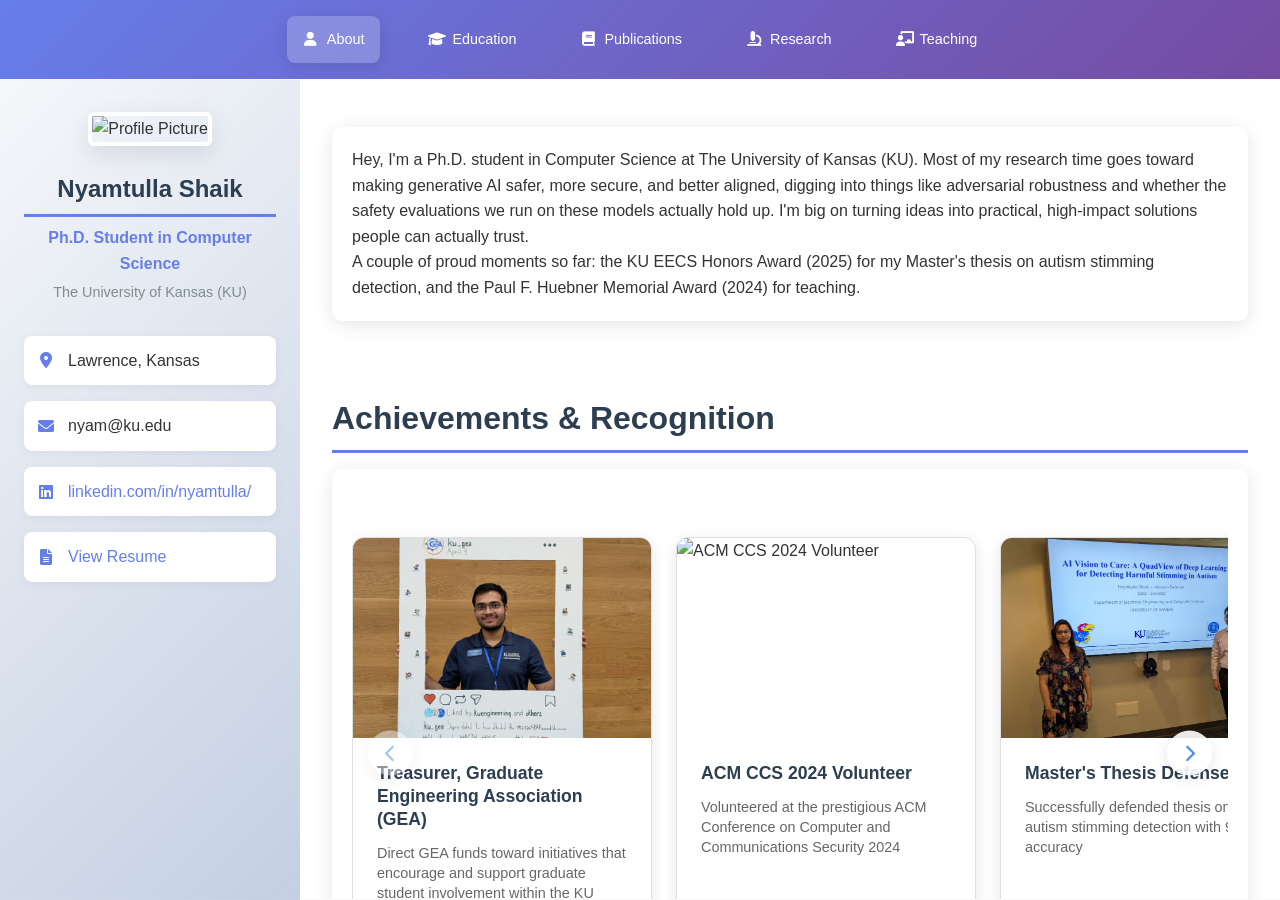
==== commit b957640b: "Simplify About section and rewrite intro paragraph Removes the Quick Stats panel and the "About Me" " ====
--- a/index.html
+++ b/index.html
@@ -59,32 +59,15 @@
                     <a href="Files/Master_Resume_Nyam.pdf" target="_blank" rel="noopener">View Resume</a>
                 </div>
             </div>
-
-            <div class="quick-stats">
-                <h3>Quick Stats</h3>
-                <div class="stat-item">
-                    <span class="stat-number">5+</span>
-                    <span class="stat-label">Years Experience</span>
-                </div>
-                <div class="stat-item">
-                    <span class="stat-number">10+</span>
-                    <span class="stat-label">Projects</span>
-                </div>
-                <div class="stat-item">
-                    <span class="stat-number">1+</span>
-                    <span class="stat-label">Publications</span>
-                </div>
-            </div>
         </aside>
 
         <!-- Center Content Panel -->
         <main class="center-panel">
             <!-- About Section (now first) -->
             <section id="about" class="content-section">
-                <h2>About Me</h2>
-                <div class="content-card">
-                    <p>Ph.D. student in Computer Science at The University of Kansas (KU), focusing on Adversarial Machine Learning in autonomous systems. Passionate about AI Security, ML systems, and building practical, high-impact solutions.</p>
-                    <p>Recent honors include KU EECS Honors Award (2025) for my Master's thesis on autism stimming detection and the Paul F. Huebner Memorial Award (2024) for teaching excellence potential.</p>
+                <div class="content-card">
+                    <p>Hey, I'm a Ph.D. student in Computer Science at The University of Kansas (KU). Most of my research time goes toward making generative AI safer, more secure, and better aligned, digging into things like adversarial robustness and whether the safety evaluations we run on these models actually hold up. I'm big on turning ideas into practical, high-impact solutions people can actually trust.</p>
+                    <p>A couple of proud moments so far: the KU EECS Honors Award (2025) for my Master's thesis on autism stimming detection, and the Paul F. Huebner Memorial Award (2024) for teaching.</p>
                 </div>
             </section>
 
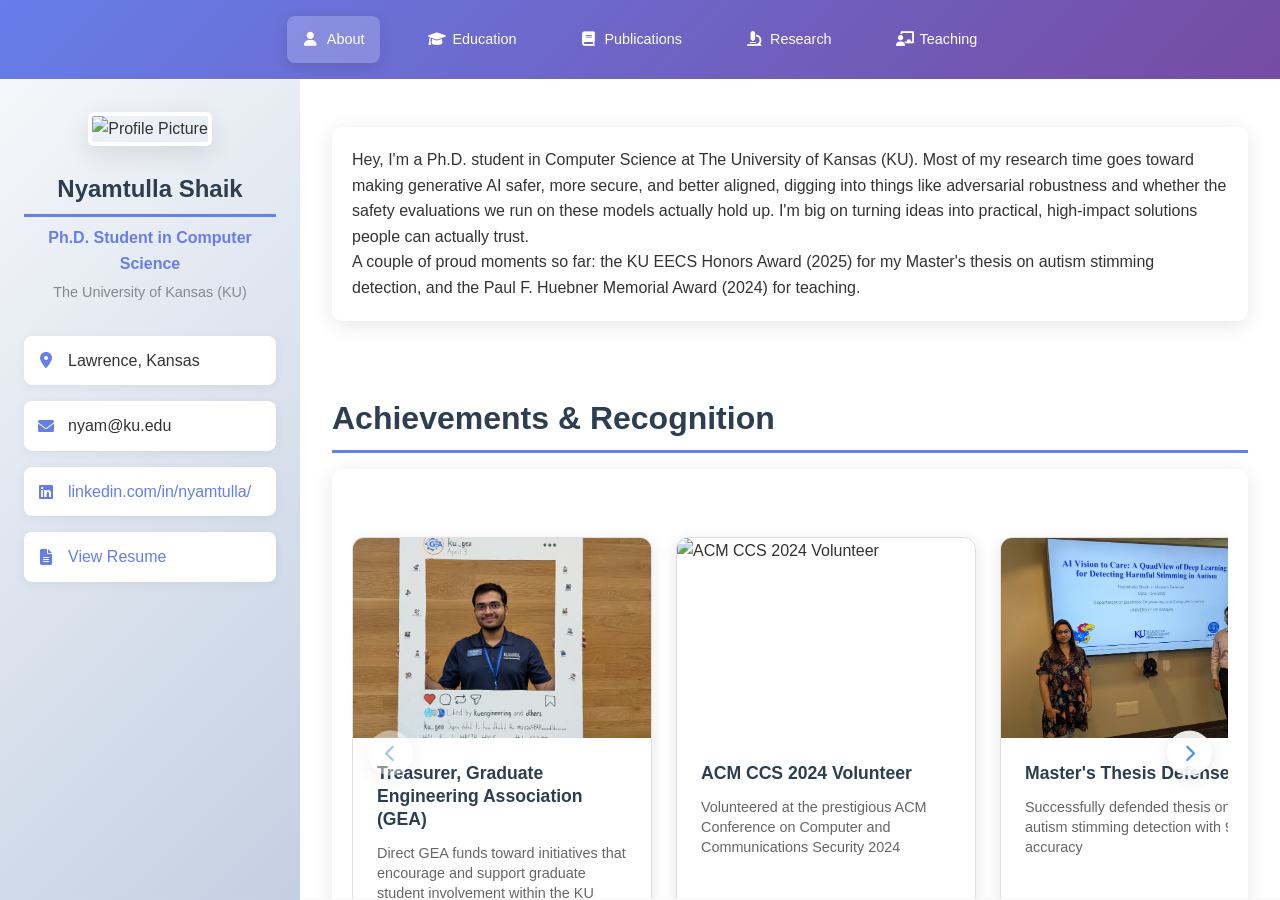
==== commit e04799ed: "Update paper link to ArXiv in index.html" ====
--- a/index.html
+++ b/index.html
@@ -185,7 +185,7 @@
                         <p class="authors">Nyamtulla Shaik, Fengjun Li, Bo Luo</p>
                         <p class="venue">ESORICS 2026 (Accepted)</p>
                         <p>Large-scale assessment of five widely used AI safety benchmark pipelines across 26 open-source small language models, showing that ambiguous judgments dominate and that aggregate benchmark leaderboards are mathematically brittle under reasonable ambiguity treatments.</p>
-                        <p><a href="Files/ESORICS_CR_2.pdf" target="_blank" rel="noopener">View Paper (PDF)</a></p>
+                        <p><a href="https://arxiv.org/abs/2608.17183" target="_blank" rel="noopener">View Paper (PDF)</a></p>
                     </div>
                     <div class="publication-item">
                         <h3>Master’s Thesis – Action Recognition for Autism Support</h3>
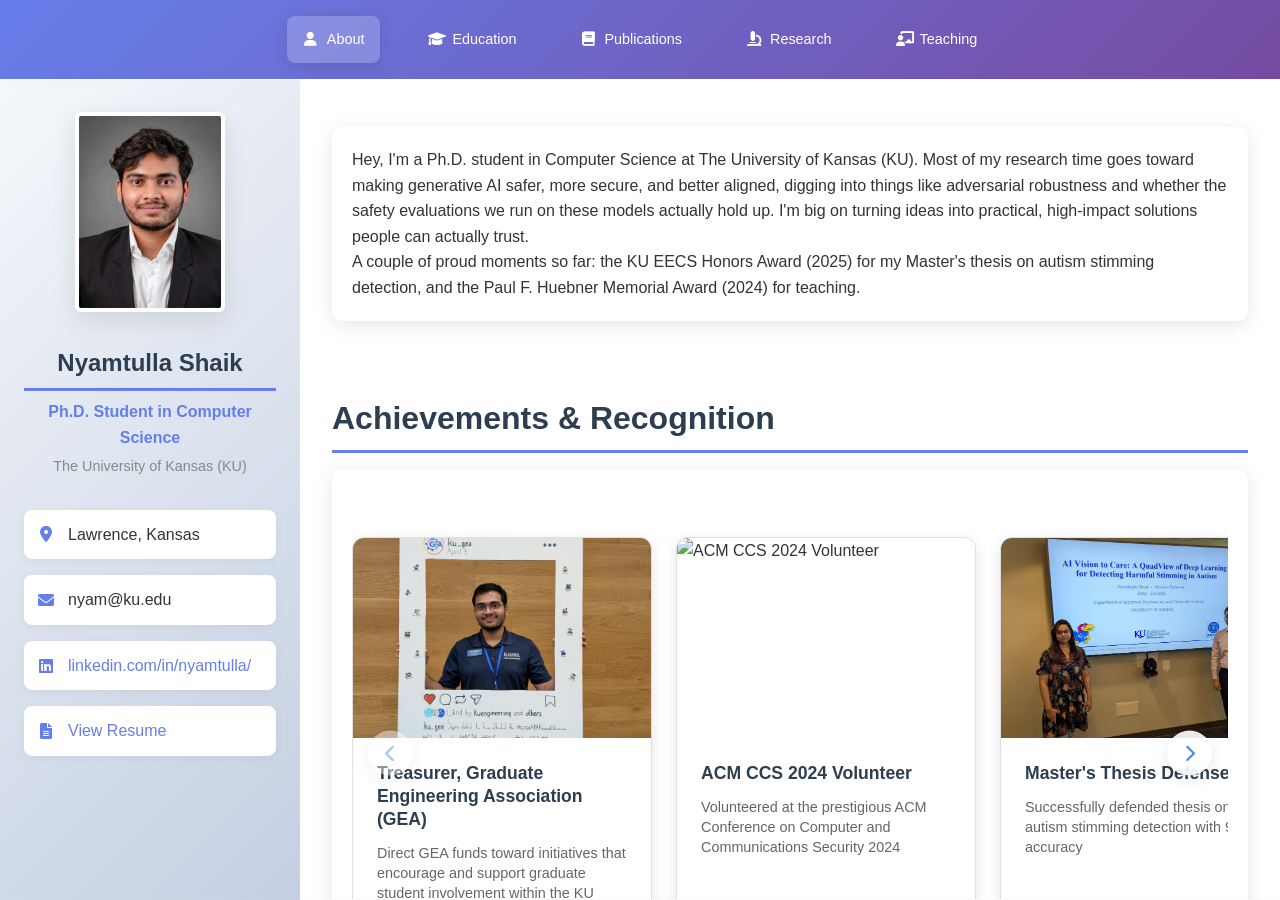
==== commit 8c10930d: "Fix profile image file name in index.html Corrected the image file name from 'CloseUp.jpeg' to 'Clos" ====
--- a/index.html
+++ b/index.html
@@ -34,7 +34,7 @@
         <aside class="left-panel">
             <div class="profile-section">
                 <div class="profile-image">
-                    <img src="Files/Nyam_Prof_Pic.jpg" alt="Profile Picture" id="profile-img">
+                    <img src="Files/CloseUP.jpeg" alt="Profile Picture" id="profile-img">
                 </div>
                 <h2>Nyamtulla Shaik</h2>
                 <p class="title">Ph.D. Student in Computer Science</p>
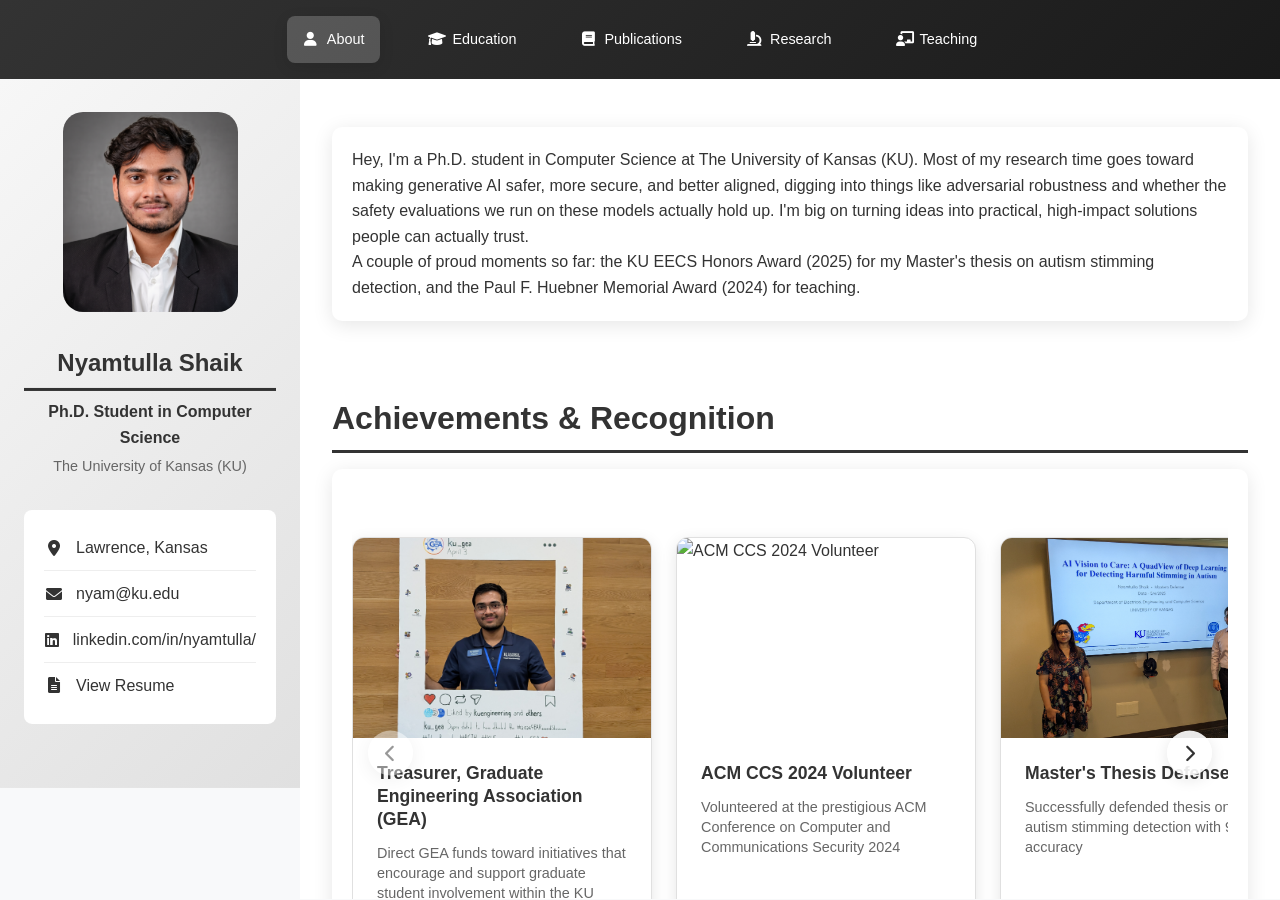
==== commit 04bc6f62: "Switch to black-and-white theme with fixed-height left panel Sets the page title to the actual name," ====
--- a/index.html
+++ b/index.html
@@ -3,7 +3,7 @@
 <head>
     <meta charset="UTF-8">
     <meta name="viewport" content="width=device-width, initial-scale=0.75, minimum-scale=0.25, maximum-scale=5.0, user-scalable=yes">
-    <title>Your Name - Portfolio</title>
+    <title>Nyamtulla Shaik</title>
     <link rel="stylesheet" href="styles.css">
     <link href="https://cdnjs.cloudflare.com/ajax/libs/font-awesome/6.0.0/css/all.min.css" rel="stylesheet">
 </head>
--- a/styles.css
+++ b/styles.css
@@ -28,7 +28,7 @@
 
 /* Top Navigation Panel */
 .top-panel {
-    background: linear-gradient(135deg, #667eea 0%, #764ba2 100%);
+    background: linear-gradient(135deg, #333333 0%, #1a1a1a 100%);
     color: white;
     padding: 1rem 2rem;
     grid-column: 1 / -1;
@@ -39,12 +39,13 @@
 
 /* Left Profile Panel */
 .left-panel {
-    background: linear-gradient(135deg, #f5f7fa 0%, #c3cfe2 100%);
+    background: linear-gradient(135deg, #f7f7f7 0%, #e0e0e0 100%);
     padding: 2rem 1.5rem;
     position: sticky;
     top: 80px;
-    height: calc(100vh - 80px);
-    overflow-y: auto;
+    height: fit-content;
+    max-height: calc(100vh - 80px);
+    overflow: visible;
 }
 
 .nav-menu {
@@ -112,7 +113,7 @@
 .hero {
     text-align: center;
     padding: 3rem 0;
-    background: linear-gradient(135deg, #f5f7fa 0%, #c3cfe2 100%);
+    background: linear-gradient(135deg, #f7f7f7 0%, #e0e0e0 100%);
     border-radius: 15px;
     margin-bottom: 2rem;
     scroll-margin-top: 2rem;
@@ -121,12 +122,12 @@
 .hero h1 {
     font-size: 3rem;
     margin-bottom: 1rem;
-    color: #2c3e50;
+    color: #333333;
 }
 
 .subtitle {
     font-size: 1.2rem;
-    color: #7f8c8d;
+    color: #666666;
     margin-bottom: 2rem;
 }
 
@@ -146,7 +147,7 @@
     left: 0;
     right: 0;
     height: 2px;
-    background: #667eea;
+    background: #333333;
     transform: translateY(-50%);
     z-index: 1;
 }
@@ -167,12 +168,12 @@
     left: 50%;
     width: 12px;
     height: 12px;
-    background: #667eea;
+    background: #333333;
     border-radius: 50%;
     border: 2px solid white;
     transform: translate(-50%, -50%);
     z-index: 3;
-    box-shadow: 0 0 0 2px #667eea;
+    box-shadow: 0 0 0 2px #333333;
 }
 
 /* Year labels positioned above the line, no callout lines */
@@ -183,7 +184,7 @@
     transform: translate(-50%, -50%);
     font-size: 0.8rem;
     font-weight: 600;
-    color: #667eea;
+    color: #333333;
     margin-top: -1.5rem;
     white-space: nowrap;
     background: white;
@@ -221,7 +222,7 @@
 
 .timeline-content h3 {
     font-size: 0.9rem;
-    color: #2c3e50;
+    color: #333333;
     margin: 0;
     text-align: center;
     font-weight: 500;
@@ -236,7 +237,7 @@
     left: 50%;
     width: 1px;
     height: 20px;
-    background: #667eea;
+    background: #333333;
     transform: translate(-50%, -50%);
     z-index: 2;
     margin-top: 1.5rem;
@@ -250,7 +251,7 @@
     left: 50%;
     width: 1px;
     height: 20px;
-    background: #667eea;
+    background: #333333;
     transform: translate(-50%, -50%);
     z-index: 2;
     margin-top: -1.5rem;
@@ -321,23 +322,23 @@
 }
 
 .btn-primary {
-    background: linear-gradient(135deg, #667eea 0%, #764ba2 100%);
+    background: linear-gradient(135deg, #333333 0%, #1a1a1a 100%);
     color: white;
 }
 
 .btn-primary:hover {
     transform: translateY(-2px);
-    box-shadow: 0 8px 25px rgba(102, 126, 234, 0.3);
+    box-shadow: 0 8px 25px rgba(0, 0, 0, 0.3);
 }
 
 .btn-secondary {
     background: transparent;
-    color: #667eea;
-    border: 2px solid #667eea;
+    color: #333333;
+    border: 2px solid #333333;
 }
 
 .btn-secondary:hover {
-    background: #667eea;
+    background: #333333;
     color: white;
 }
 
@@ -350,10 +351,10 @@
 }
 
 h2 {
-    color: #2c3e50;
+    color: #333333;
     margin-bottom: 1rem;
     font-size: 2rem;
-    border-bottom: 3px solid #667eea;
+    border-bottom: 3px solid #333333;
     padding-bottom: 0.4rem;
     scroll-margin-top: 2rem;
 }
@@ -368,18 +369,18 @@
 }
 
 .education-item h3 {
-    color: #2c3e50;
+    color: #333333;
     margin-bottom: 0.5rem;
 }
 
 .institution {
     font-weight: 600;
-    color: #667eea;
+    color: #333333;
     margin-bottom: 0.25rem;
 }
 
 .duration {
-    color: #7f8c8d;
+    color: #666666;
     font-style: italic;
 }
 
@@ -393,23 +394,23 @@
 }
 
 .publication-item h3 {
-    color: #2c3e50;
+    color: #333333;
     margin-bottom: 0.5rem;
 }
 
 .authors {
-    color: #667eea;
+    color: #333333;
     font-weight: 600;
     margin-bottom: 0.25rem;
 }
 
 .venue {
-    color: #7f8c8d;
+    color: #666666;
     margin-bottom: 0.25rem;
 }
 
 .acceptance-rate {
-    color: #27ae60;
+    color: #333333;
     font-weight: 600;
 }
 
@@ -428,7 +429,7 @@
 }
 
 .research-item h3 {
-    color: #2c3e50;
+    color: #333333;
     margin-bottom: 1rem;
 }
 
@@ -457,7 +458,7 @@
 }
 
 .teaching-card h3 {
-    color: #2c3e50;
+    color: #333333;
     margin-bottom: 0.6rem;
     font-size: 1.05rem;
 }
@@ -482,12 +483,12 @@
 }
 
 .contact-info i {
-    color: #667eea;
+    color: #333333;
     width: 20px;
 }
 
 .contact-info a {
-    color: #667eea;
+    color: #333333;
     text-decoration: none;
 }
 
@@ -497,7 +498,7 @@
 
 /* Right Personal Info Panel */
 .right-panel {
-    background: linear-gradient(135deg, #f5f7fa 0%, #c3cfe2 100%);
+    background: linear-gradient(135deg, #f7f7f7 0%, #e0e0e0 100%);
     padding: 2rem 1.5rem;
     position: sticky;
     top: 0;
@@ -515,54 +516,58 @@
 }
 
 .profile-image img {
-    width: 150px;
+    width: 175px;
     height: 200px;
-    border-radius: 6px;
+    border-radius: 20px;
     object-fit: cover;
-    border: 4px solid white;
-    box-shadow: 0 8px 25px rgba(0, 0, 0, 0.1);
+    border: 0px solid white;
+    box-shadow: 2 8px 25px rgba(0, 0, 0, 0.1);
 }
 
 .profile-section h2 {
-    color: #2c3e50;
+    color: #333333;
     margin-bottom: 0.5rem;
     font-size: 1.5rem;
 }
 
 .title {
-    color: #667eea;
+    color: #333333;
     font-weight: 600;
     margin-bottom: 0.25rem;
 }
 
 .university {
-    color: #7f8c8d;
+    color: #666666;
     font-size: 0.9rem;
 }
 
 .info-section {
     margin-bottom: 2rem;
+    background: white;
+    border-radius: 8px;
+    padding: 1rem 1.25rem;
 }
 
 .info-item {
     display: flex;
     align-items: center;
-    margin-bottom: 1rem;
-    padding: 0.75rem;
-    background: white;
-    border-radius: 8px;
-    box-shadow: 0 2px 10px rgba(0, 0, 0, 0.05);
+    padding: 0.6rem 0;
+    border-bottom: 1px solid #eeeeee;
+}
+
+.info-item:last-child {
+    border-bottom: none;
 }
 
 .info-item i {
-    color: #667eea;
+    color: #333333;
     margin-right: 0.75rem;
     width: 20px;
     text-align: center;
 }
 
 .info-item a {
-    color: #667eea;
+    color: #333333;
     text-decoration: none;
 }
 
@@ -578,7 +583,7 @@
 }
 
 .quick-stats h3 {
-    color: #2c3e50;
+    color: #333333;
     margin-bottom: 1rem;
     text-align: center;
 }
@@ -598,11 +603,11 @@
 .stat-number {
     font-size: 1.5rem;
     font-weight: bold;
-    color: #667eea;
+    color: #333333;
 }
 
 .stat-label {
-    color: #7f8c8d;
+    color: #666666;
     font-size: 0.9rem;
 }
 
@@ -629,7 +634,7 @@
         padding: 1.5rem 1rem;
         width: 70%;
         max-width: 70%;
-        background: linear-gradient(135deg, #f5f7fa 0%, #c3cfe2 100%);
+        background: linear-gradient(135deg, #f7f7f7 0%, #e0e0e0 100%);
         border-radius: 12px;
         margin: 0 auto;
     }
@@ -641,7 +646,7 @@
         top: 0;
         z-index: 1000;
         backdrop-filter: blur(10px);
-        background: rgba(102, 126, 234, 0.95);
+        background: rgba(0, 0, 0, 0.95);
     }
 
     .nav-menu {
@@ -729,7 +734,7 @@
     .profile-section h2 {
         font-size: 1.5rem;
         margin-bottom: 0.5rem;
-        color: #2c3e50;
+        color: #333333;
     }
 
     .profile-section .title {
@@ -789,7 +794,7 @@
         font-size: 1.1rem;
         margin-bottom: 1rem;
         text-align: left;
-        color: #2c3e50;
+        color: #333333;
     }
 
     .stat-item {
@@ -851,7 +856,7 @@
     .content-section h2 {
         font-size: 1.5rem;
         margin-bottom: 1rem;
-        color: #2c3e50;
+        color: #333333;
         text-align: center;
     }
     
@@ -874,7 +879,7 @@
     .research-item h3 {
         font-size: 1.1rem;
         margin-bottom: 0.5rem;
-        color: #2c3e50;
+        color: #333333;
     }
     
     .research-item p {
@@ -895,7 +900,7 @@
     .education-item h3 {
         font-size: 1.1rem;
         margin-bottom: 0.5rem;
-        color: #2c3e50;
+        color: #333333;
     }
     
     .education-item .institution {
@@ -929,7 +934,7 @@
     .publication-item h3 {
         font-size: 1.1rem;
         margin-bottom: 0.5rem;
-        color: #2c3e50;
+        color: #333333;
     }
     
     .publication-item .authors {
@@ -990,7 +995,7 @@
     scroll-behavior: smooth;
     padding: 1rem 0;
     scrollbar-width: thin;
-    scrollbar-color: #4a90e2 #f0f0f0;
+    scrollbar-color: #333333 #f0f0f0;
 }
 
 .gallery-scroll::-webkit-scrollbar {
@@ -1003,12 +1008,12 @@
 }
 
 .gallery-scroll::-webkit-scrollbar-thumb {
-    background: #4a90e2;
+    background: #333333;
     border-radius: 4px;
 }
 
 .gallery-scroll::-webkit-scrollbar-thumb:hover {
-    background: #357abd;
+    background: #1a1a1a;
 }
 
 .gallery-item {
@@ -1052,7 +1057,7 @@
     margin: 0 0 0.75rem 0;
     font-size: 1.1rem;
     font-weight: 600;
-    color: #2c3e50;
+    color: #333333;
     line-height: 1.3;
 }
 
@@ -1087,12 +1092,12 @@
     transition: all 0.3s ease;
     box-shadow: 0 4px 15px rgba(0, 0, 0, 0.1);
     pointer-events: all;
-    color: #4a90e2;
+    color: #333333;
     font-size: 1.1rem;
 }
 
 .scroll-btn:hover {
-    background: #4a90e2;
+    background: #333333;
     color: white;
     transform: scale(1.1);
 }
@@ -1194,4 +1199,4 @@
     .gallery-item:active {
         transform: scale(0.98);
     }
-}+}
